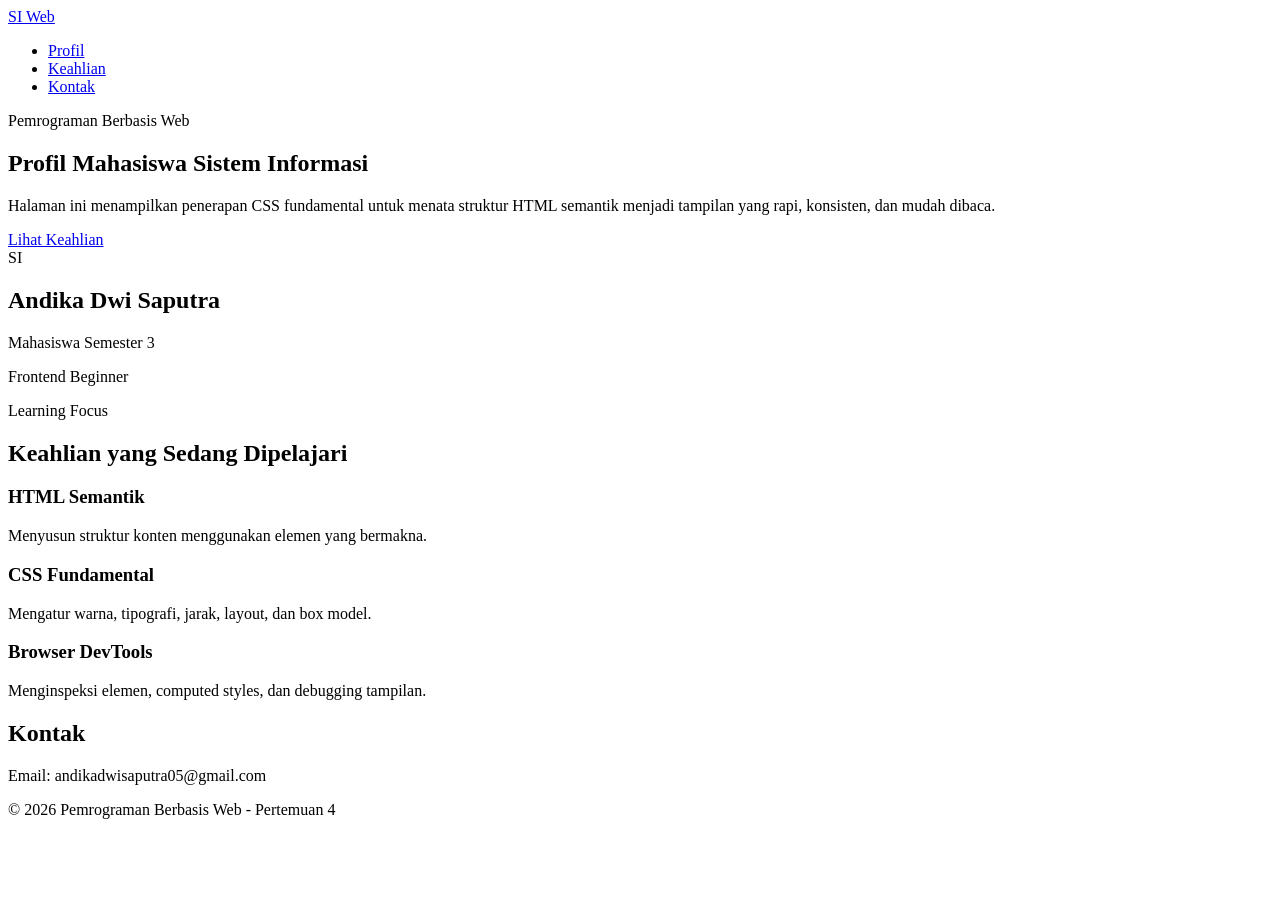
==== praktikum1/index.html @ f6ae2a23 "first commit" ====
<!doctype html>
<html lang="id">
  <head>
    <meta charset="UTF-8" />
    <meta name="viewport" content="width=device-width, initial-scale=1.0" />
    <title>Profil Mahasiswa Sistem Informasi</title>
    <link rel="stylesheet" href="styles.css" />
  </head>
  <body>
    <header class="site-header">
      <nav class="navbar" aria-label="Navigasi utama">
        <a class="brand" href="#">SI Web</a>
        <ul class="nav-links">
          <li><a href="#profil">Profil</a></li>
          <li><a href="#keahlian">Keahlian</a></li>
          <li><a href="#kontak">Kontak</a></li>
        </ul>
      </nav>

      <section class="hero" id="profil">
        <div class="hero-text">
          <p class="eyebrow">Pemrograman Berbasis Web</p>
          <h1>Profil Mahasiswa Sistem Informasi</h1>
          <p class="lead">
            Halaman ini menampilkan penerapan CSS fundamental untuk menata
            struktur HTML semantik menjadi tampilan yang rapi, konsisten, dan
            mudah dibaca.
          </p>
          <a class="button" href="#keahlian">Lihat Keahlian</a>
        </div>
        <div class="profile-card" aria-label="Kartu profil singkat">
          <div class="avatar">SI</div>
          <h2>Andika Dwi Saputra</h2>
          <p>Mahasiswa Semester 3</p>
          <span>Frontend Beginner</span>
        </div>
      </section>
    </header>

    <main>
      <section class="section" id="keahlian">
        <p class="eyebrow">Learning Focus</p>
        <h2>Keahlian yang Sedang Dipelajari</h2>
        <div class="grid">
          <article class="card">
            <h3>HTML Semantik</h3>
            <p>Menyusun struktur konten menggunakan elemen yang bermakna.</p>
          </article>
          <article class="card">
            <h3>CSS Fundamental</h3>
            <p>Mengatur warna, tipografi, jarak, layout, dan box model.</p>
          </article>
          <article class="card">
            <h3>Browser DevTools</h3>
            <p>Menginspeksi elemen, computed styles, dan debugging tampilan.</p>
          </article>
        </div>
      </section>

      <section class="section contact" id="kontak">
        <h2>Kontak</h2>
        <p>Email: andikadwisaputra05@gmail.com</p>
      </section>
    </main>

    <footer class="footer">
      <p>&copy; 2026 Pemrograman Berbasis Web - Pertemuan 4</p>
    </footer>
  </body>
</html>
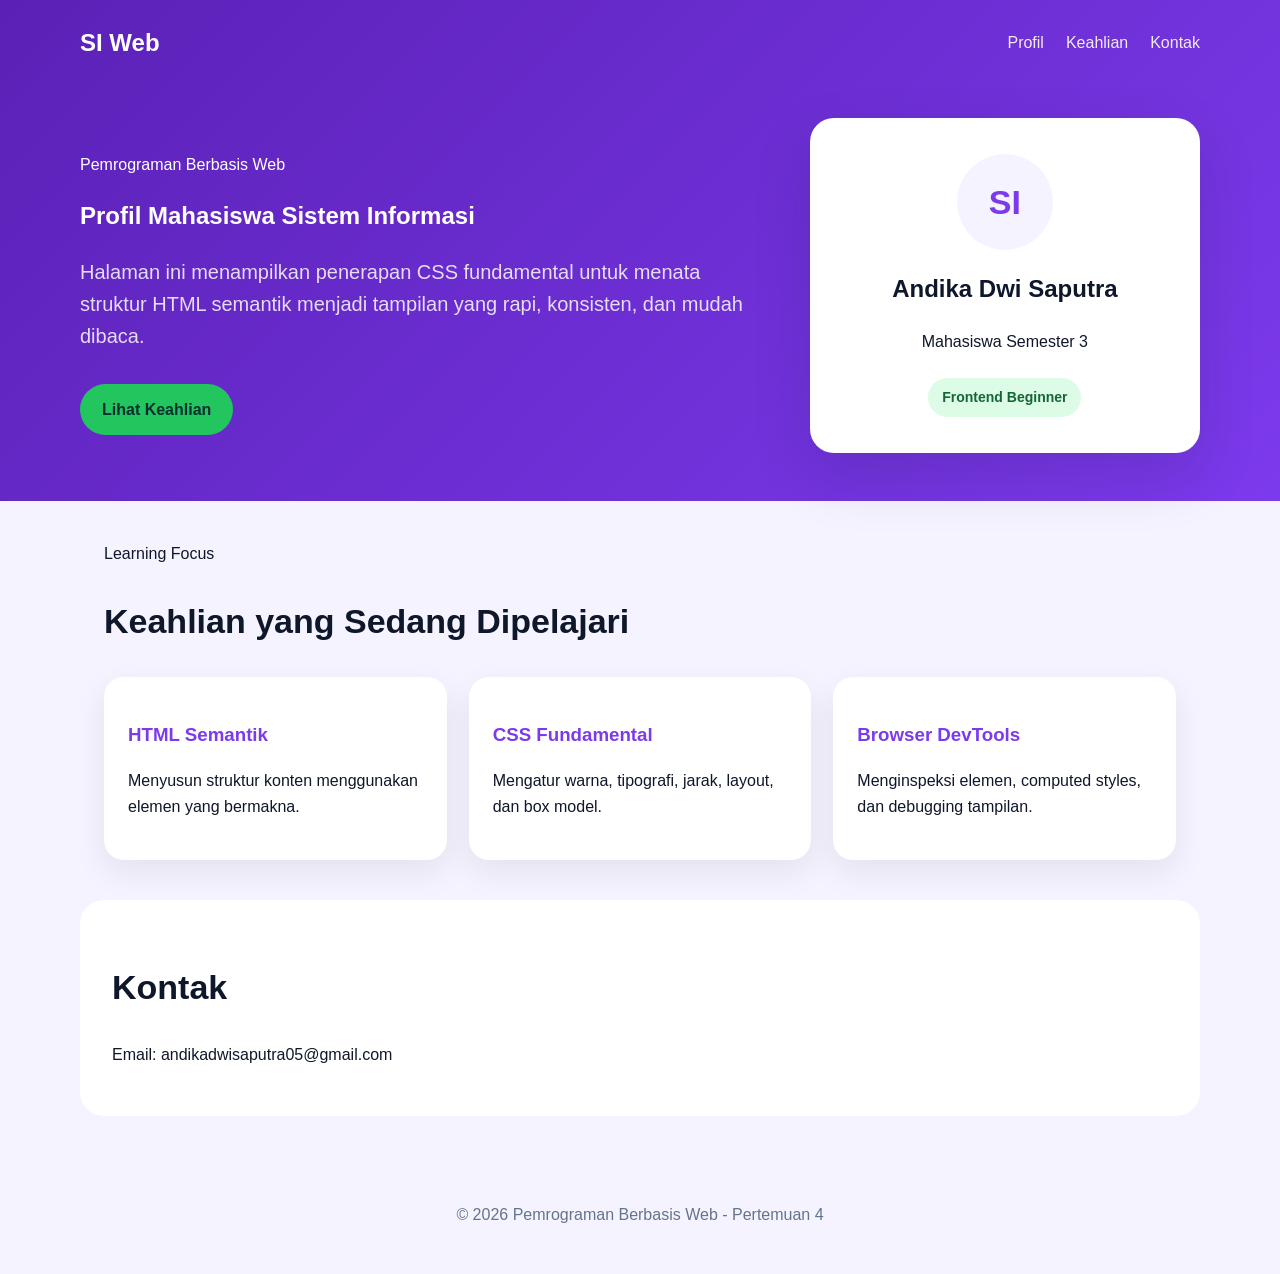
==== commit a68a302e: "perbaikan css" ====
--- a/praktikum1/index.html
+++ b/praktikum1/index.html
@@ -4,7 +4,7 @@
     <meta charset="UTF-8" />
     <meta name="viewport" content="width=device-width, initial-scale=1.0" />
     <title>Profil Mahasiswa Sistem Informasi</title>
-    <link rel="stylesheet" href="styles.css" />
+    <link rel="stylesheet" href="css/styles.css" />
   </head>
   <body>
     <header class="site-header">
--- a/praktikum1/css/styles.css
+++ b/praktikum1/css/styles.css
@@ -0,0 +1,178 @@
+/* Variables dan style global */
+:root {
+  --primary: #7c3aed;
+  --primary-dark: #5b21b6;
+  --accent: #22c55e;
+  --text: #0f172a;
+  --muted: #64748b;
+  --surface: #ffffff;
+  --bg: #f5f3ff;
+  --radius: 24px;
+  --shadow: 0 24px 60px rgba(15, 23, 42, 0.14);
+}
+
+* {
+  box-sizing: border-box;
+}
+
+html {
+  scroll-behavior: smooth;
+}
+
+body {
+  margin: 0;
+  font-family: Arial, Helvetica, sans-serif;
+  color: var(--text);
+  background: var(--bg);
+  line-height: 1.6;
+}
+
+/* Header, navbar, dan hero */
+.site-header {
+  background: linear-gradient(135deg, var(--primary-dark), var(--primary));
+  color: white;
+  padding: 24px;
+}
+
+.navbar {
+  max-width: 1120px;
+  margin: 0 auto;
+  display: flex;
+  align-items: center;
+  justify-content: space-between;
+}
+
+.brand {
+  font-weight: 800;
+  font-size: 24px;
+  text-decoration: none;
+  color: white;
+}
+
+.nav-links {
+  list-style: none;
+  display: flex;
+  gap: 22px;
+  padding: 0;
+  margin: 0;
+}
+
+.nav-links a {
+  text-decoration: none;
+  color: rgba(255, 255, 255, 0.9);
+}
+
+.hero {
+  max-width: 1120px;
+  margin: 56px auto 24px;
+  display: grid;
+  grid-template-columns: 1.6fr 0.9fr;
+  gap: 36px;
+  align-items: center;
+}
+
+/* Profile card, grid, card, contact, footer */
+.lead {
+  max-width: 680px;
+  font-size: 20px;
+  color: rgba(255, 255, 255, 0.84);
+}
+
+.button {
+  display: inline-block;
+  margin-top: 12px;
+  padding: 13px 22px;
+  background: var(--accent);
+  color: #042f2e;
+  border-radius: 999px;
+  font-weight: 700;
+  text-decoration: none;
+}
+
+.profile-card {
+  background: var(--surface);
+  color: var(--text);
+  border-radius: var(--radius);
+  padding: 36px;
+  box-shadow: var(--shadow);
+  text-align: center;
+}
+
+.avatar {
+  width: 96px;
+  height: 96px;
+  margin: 0 auto 18px;
+  display: grid;
+  place-items: center;
+  border-radius: 50%;
+  background: var(--bg);
+  color: var(--primary);
+  font-size: 34px;
+  font-weight: 800;
+}
+
+.profile-card span {
+  display: inline-block;
+  margin-top: 8px;
+  padding: 8px 14px;
+  background: #dcfce7;
+  color: #166534;
+  border-radius: 999px;
+  font-size: 14px;
+  font-weight: 700;
+}
+
+.section {
+  max-width: 1120px;
+  margin: 40px auto;
+  padding: 0 24px;
+}
+
+.section h2 {
+  font-size: 34px;
+}
+
+.grid {
+  display: grid;
+  grid-template-columns: repeat(3, 1fr);
+  gap: 22px;
+}
+
+.card {
+  background: var(--surface);
+  border-radius: 20px;
+  padding: 24px;
+  box-shadow: 0 12px 32px rgba(15, 23, 42, 0.08);
+}
+
+.card h3 {
+  color: var(--primary);
+}
+
+.contact {
+  background: white;
+  border-radius: var(--radius);
+  padding: 32px;
+}
+
+.footer {
+  text-align: center;
+  color: var(--muted);
+  padding: 30px;
+}
+
+/* Media query */
+@media (max-width: 760px) {
+  .navbar,
+  .nav-links {
+    align-items: flex-start;
+    flex-direction: column;
+  }
+  .hero,
+  .grid {
+    grid-template-columns: 1fr;
+  }
+  h1 {
+    font-size: 38px;
+  }
+}
